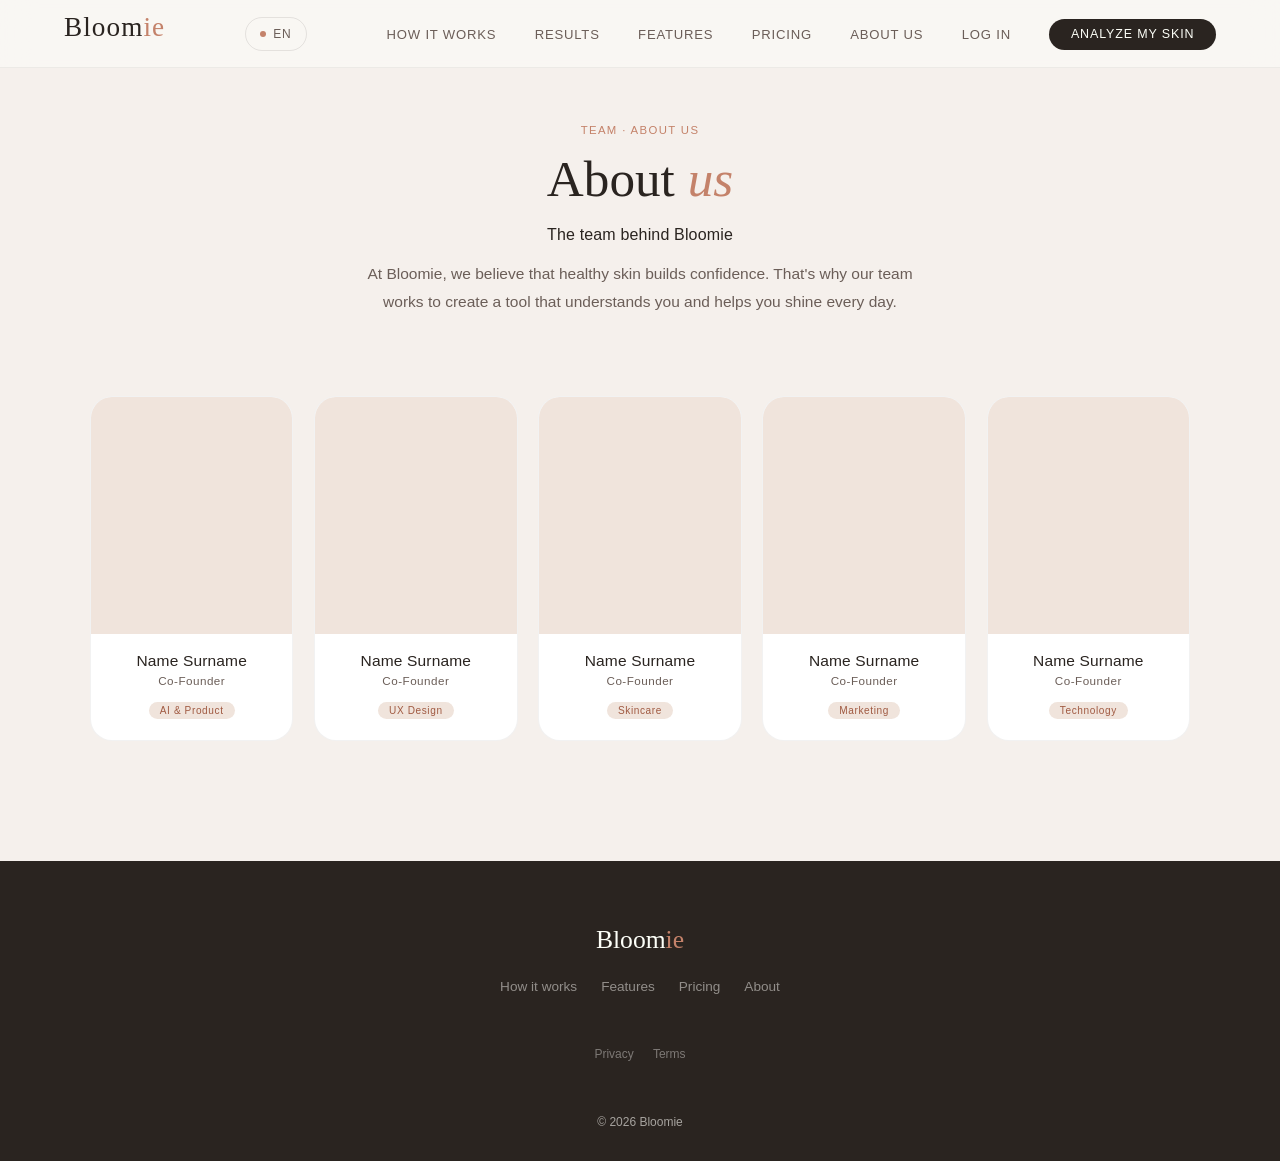
==== about.html @ d953d8dd "feat(about): add about section" ====
<!DOCTYPE html>
<html lang="en">
<head>
  <meta charset="UTF-8" />
  <meta name="viewport" content="width=device-width, initial-scale=1.0" />
  <title>About us — Bloomie</title>
  <link rel="stylesheet" href="/css/styles.css" />
</head>

<body>

<!-- NAV -->
<nav id="site-nav" class="site-nav">
  <a href="index.html" class="nav-logo">Bloom<span>ie</span></a>
  <button class="nav-toggle" onclick="toggleMenu()">
    <span></span><span></span><span></span>
  </button>
  <button id="lang-btn" onclick="toggleLanguage()" class="lang-btn">EN</button>
  <ul class="nav-links">
    <li><a href="how-it-works.html" data-i18n="nav.how">How it works</a></li>
    <li><a href="results.html" data-i18n="nav.results">Results</a></li>
    <li><a href="features.html" data-i18n="nav.features">Features</a></li>
    <li><a href="pricing.html" data-i18n="nav.pricing">Pricing</a></li>
    <li><a href="about.html" aria-current="page" data-i18n="nav.about">About us</a></li>
    <li><a href="#" data-i18n="nav.login">Log in</a></li>
    <li><a href="pricing.html" class="nav-cta" data-i18n="nav.cta">Analyze my skin</a></li>
  </ul>
</nav>

<!-- ABOUT -->
<main>
  <section id="about">

    <div class="about-header reveal">
      <span class="section-tag" data-i18n="about.tag">Team · About us</span>
      <h1 class="section-title">
        About <em>us</em>
      </h1>
      <p class="about-subtitle" data-i18n="about.subtitle">
        The team behind Bloomie
      </p>
      <p class="about-desc" data-i18n="about.desc">
        At Bloomie, we believe that healthy skin builds confidence. That's why our team works to create a tool that understands you and helps you shine every day.
      </p>
    </div>

    <!-- TEAM -->
    <div class="team-grid reveal">

      <article class="team-card">
        <div class="card-photo"></div>
        <div class="card-body">
          <p class="card-name">Name Surname</p>
          <p class="card-role" data-i18n="about.role.cofounder">Co-Founder</p>
          <span class="card-tag">AI & Product</span>
        </div>
      </article>

      <article class="team-card">
        <div class="card-photo"></div>
        <div class="card-body">
          <p class="card-name">Name Surname</p>
          <p class="card-role" data-i18n="about.role.cofounder">Co-Founder</p>
          <span class="card-tag">UX Design</span>
        </div>
      </article>

      <article class="team-card">
        <div class="card-photo"></div>
        <div class="card-body">
          <p class="card-name">Name Surname</p>
          <p class="card-role" data-i18n="about.role.cofounder">Co-Founder</p>
          <span class="card-tag">Skincare</span>
        </div>
      </article>

      <article class="team-card">
        <div class="card-photo"></div>
        <div class="card-body">
          <p class="card-name">Name Surname</p>
          <p class="card-role" data-i18n="about.role.cofounder">Co-Founder</p>
          <span class="card-tag">Marketing</span>
        </div>
      </article>

      <article class="team-card">
        <div class="card-photo"></div>
        <div class="card-body">
          <p class="card-name">Name Surname</p>
          <p class="card-role" data-i18n="about.role.cofounder">Co-Founder</p>
          <span class="card-tag">Technology</span>
        </div>
      </article>

    </div>

  </section>
</main>

<!-- FOOTER -->
<footer class="site-footer">
  <div class="footer-inner">
    <div class="footer-brand">Bloom<span>ie</span></div>
    <nav class="footer-nav">
      <a href="how-it-works.html" data-i18n="footer.how">How it works</a>
      <a href="features.html" data-i18n="footer.features">Features</a>
      <a href="pricing.html" data-i18n="footer.pricing">Pricing</a>
      <a href="about.html" data-i18n="footer.about">About</a>
    </nav>
    <div class="footer-legal">
      <a href="#" data-i18n="footer.privacy">Privacy</a>
      <a href="#" data-i18n="footer.terms">Terms</a>
    </div>
  </div>
  <p class="footer-copy">© 2026 Bloomie</p>
</footer>

<script src="js/i18n.js"></script>
</body>
</html>
---- css/styles.css ----
/* ============================================================
   BLOOMIE — Global Stylesheet
   Estructura: Variables → Reset → Base → Nav → Footer →
               Hero → How It Works → Results → Features →
               Pricing → About → Utilities → Responsive
   ============================================================ */

/* ── CUSTOM PROPERTIES ─────────────────────────────────────── */
:root {
  --cream: #fdfff8;
  --blush: #f0e4dc;
  --rose: #c4826a;
  --rose-deep: #a05a42;
  --rose-pale: #edd6cc;
  --sage: #8fa98a;
  --sage-pale: #d4e2d0;
  --charcoal: #2a2420;
  --mid: #6b5e58;
  --mist: #f5f0ec;
  --white: #ffffff;
  --gold: #c8a97a;
  --gold-pale: #f0e8d8;
  --border: rgba(42, 36, 32, 0.1);
  --border-light: rgba(42, 36, 32, 0.06);
  --ff-display: "Cormorant Garamond", serif;
  --ff-body: "DM Sans", sans-serif;
}

/* ── RESET ──────────────────────────────────────────────────── */
*,
*::before,
*::after {
  box-sizing: border-box;
  margin: 0;
  padding: 0;
}

/* ── BASE ───────────────────────────────────────────────────── */
html {
  scroll-behavior: smooth;
}

body {
  font-family: var(--ff-body);
  background: var(--cream);
  color: var(--charcoal);
  overflow-x: hidden;
  -webkit-font-smoothing: antialiased;
}

/* ── NAVIGATION ─────────────────────────────────────────────── */
.site-nav {
  position: fixed;
  top: 0;
  left: 0;
  right: 0;
  z-index: 100;
  display: flex;
  align-items: center;
  justify-content: space-between;
  padding: 0 5vw;
  height: 68px;
  background: rgba(250, 248, 244, 0.88);
  backdrop-filter: blur(16px);
  -webkit-backdrop-filter: blur(16px);
  border-bottom: 1px solid var(--border-light);
  transition: box-shadow 0.3s;
}

.site-nav.scrolled {
  box-shadow: 0 2px 24px rgba(42, 36, 32, 0.07);
}

.nav-logo {
  font-family: var(--ff-display);
  font-size: 1.7rem;
  font-weight: 400;
  letter-spacing: 0.04em;
  color: var(--charcoal);
  text-decoration: none;
}

.nav-logo span {
  color: var(--rose);
}

.nav-links {
  display: flex;
  gap: 2.4rem;
  list-style: none;
  align-items: center;
}

.nav-links a {
  font-size: 0.82rem;
  font-weight: 400;
  letter-spacing: 0.06em;
  text-transform: uppercase;
  color: var(--mid);
  text-decoration: none;
  transition: color 0.2s;
}

.nav-links a:hover {
  color: var(--rose);
}

.nav-links .nav-cta {
  background: var(--charcoal);
  color: var(--cream);
  padding: 0.52rem 1.35rem;
  border-radius: 50px;
  font-size: 0.78rem;
  letter-spacing: 0.07em;
  transition: background 0.22s;
}

.nav-links .nav-cta:hover {
  background: var(--rose);
  color: var(--cream);
}

/* ── LANG BUTTON ─────────────────────────────────────────────── */
.lang-btn {
  display: flex;
  align-items: center;
  gap: 7px;
  padding: 0 14px;
  height: 34px;
  border-radius: 50px;
  border: 1px solid var(--border);
  background: transparent;
  cursor: pointer;
  font-size: 0.75rem;
  font-weight: 500;
  letter-spacing: 0.08em;
  color: var(--mid);
  font-family: var(--ff-body);
  transition: border-color 0.2s, background 0.2s, color 0.2s;
  min-height: unset;
}

.lang-btn::before {
  content: "";
  width: 6px;
  height: 6px;
  border-radius: 50%;
  background: var(--rose);
  flex-shrink: 0;
}

.lang-btn:hover {
  border-color: var(--rose);
  color: var(--rose);
  background: rgba(196, 130, 106, 0.06);
}

/* ── NAVBAR RESPONSIVE ─────────────────────────────────────── */
.nav-toggle {
  display: none;
  width: 28px;
  height: 22px;
  position: relative;
  background: none;
  border: none;
  cursor: pointer;
  padding: 0;
}

/* líneas */
.nav-toggle span {
  position: absolute;
  left: 0;
  width: 100%;
  height: 2px;
  background: var(--charcoal);
  border-radius: 2px;
  transition: all 0.3s ease;
}

/* posiciones */
.nav-toggle span:nth-child(1) {
  top: 2px;
}

.nav-toggle span:nth-child(2) {
  top: 9px;
}

.nav-toggle span:nth-child(3) {
  top: 16px;
}

/* mostrar en móvil */
@media (max-width: 768px) {
  .nav-toggle {
    display: block;
  }

.nav-links {
    position: absolute;
    top: 68px;
    right: 0;
    background: var(--cream);
    width: 100%;
    flex-direction: column;
    align-items: center;
    gap: 1.5rem;
    padding: 2rem 0;

    display: none;
  }

  .nav-links.active {
    display: flex;
  }
}

/* ── FOOTER ─────────────────────────────────────────────────── */
/* FOOTER MINIMAL */
.site-footer {
  background: var(--charcoal);
  color: rgba(250, 248, 244, 0.6);
  padding: 4rem 6vw 2rem;
  text-align: center;
}

/* CONTENEDOR */
.footer-inner {
  display: flex;
  flex-direction: column;
  align-items: center;
  gap: 1.5rem;
}

/* MARCA */
.footer-brand {
  font-family: var(--ff-display);
  font-size: 1.6rem;
  color: var(--cream);
}

.footer-brand span {
  color: var(--rose);
}

/* NAV LINKS */
.footer-nav {
  display: flex;
  gap: 1.5rem;
  flex-wrap: wrap;
  justify-content: center;
}

.footer-nav a {
  text-decoration: none;
  font-size: 0.85rem;
  color: rgba(250, 248, 244, 0.5);
  transition: color 0.2s;
}

.footer-nav a:hover {
  color: var(--rose);
}

/* LEGAL */
.footer-legal {
  display: flex;
  gap: 1.2rem;
}

.footer-legal a {
  font-size: 0.75rem;
  color: rgba(250, 248, 244, 0.4);
  text-decoration: none;
}

.footer-legal a:hover {
  color: var(--cream);
}

/* COPY */
.footer-copy {
  margin-top: 1.5rem;
  font-size: 0.75rem;
}

/* ── SHARED SECTION TOKENS ──────────────────────────────────── */
.section-tag {
  display: inline-block;
  font-size: 0.71rem;
  font-weight: 500;
  letter-spacing: 0.12em;
  text-transform: uppercase;
  color: var(--rose);
  margin-bottom: 0.9rem;
}

.section-title {
  font-family: var(--ff-display);
  font-size: clamp(2.1rem, 4vw, 3.2rem);
  font-weight: 300;
  line-height: 1.14;
  color: var(--charcoal);
  margin-bottom: 1.1rem;
}

.section-title em {
  font-style: italic;
  color: var(--rose);
}

.section-sub {
  font-size: 0.97rem;
  font-weight: 300;
  color: var(--mid);
  line-height: 1.75;
  max-width: 520px;
}

/* ── SHARED BUTTONS ─────────────────────────────────────────── */
.btn-primary {
  display: inline-flex;
  align-items: center;
  gap: 0.45rem;
  background: var(--charcoal);
  color: var(--cream);
  padding: 0.88rem 1.9rem;
  border-radius: 50px;
  font-size: 0.87rem;
  font-weight: 500;
  letter-spacing: 0.03em;
  text-decoration: none;
  border: none;
  cursor: pointer;
  transition:
    background 0.24s,
    transform 0.24s,
    box-shadow 0.24s;
}

.btn-primary:hover {
  background: var(--rose);
  transform: translateY(-2px);
  box-shadow: 0 8px 24px rgba(196, 130, 106, 0.35);
}

.btn-ghost {
  display: inline-flex;
  align-items: center;
  gap: 0.45rem;
  background: transparent;
  color: var(--charcoal);
  padding: 0.88rem 1.9rem;
  border-radius: 50px;
  font-size: 0.87rem;
  font-weight: 400;
  text-decoration: none;
  border: 1px solid var(--border);
  cursor: pointer;
  transition:
    border-color 0.24s,
    color 0.24s,
    transform 0.24s;
}

.btn-ghost:hover {
  border-color: var(--rose);
  color: var(--rose);
  transform: translateY(-2px);
}

/* ── REVEAL ANIMATION ───────────────────────────────────────── */
.reveal {
  opacity: 0;
  transform: translateY(28px);
  transition:
    opacity 0.65s ease,
    transform 0.65s ease;
}

.reveal.visible {
  opacity: 1;
  transform: none;
}

/* ═══════════════════════════════════════════════════════════════
   PAGE: index.html — HERO
   ══════════════════════════════════════════════════════════════ */

#hero {
  min-height: 100vh;
  display: grid;
  grid-template-columns: 1fr 1fr;
  align-items: center;
  padding: 0 6vw;
  padding-top: 68px;
  gap: 4rem;
  overflow: hidden;
}

.hero-copy {
  position: relative;
  z-index: 2;
}

.hero-eyebrow {
  display: inline-flex;
  align-items: center;
  gap: 0.5rem;
  background: var(--white);
  border: 1px solid var(--border);
  border-radius: 50px;
  padding: 0.38rem 1rem;
  font-size: 0.71rem;
  font-weight: 500;
  letter-spacing: 0.1em;
  text-transform: uppercase;
  color: var(--rose-deep);
  margin-bottom: 2rem;
  animation: fade-up 0.7s ease both;
}

.hero-eyebrow::before {
  content: "";
  width: 6px;
  height: 6px;
  border-radius: 50%;
  background: var(--rose);
  animation: pulse 2s ease-in-out infinite;
  flex-shrink: 0;
}

.hero-h1 {
  font-family: var(--ff-display);
  font-size: clamp(2.8rem, 5vw, 4.6rem);
  font-weight: 300;
  line-height: 1.07;
  letter-spacing: -0.01em;
  color: var(--charcoal);
  margin-bottom: 1.5rem;
  animation: fade-up 0.7s 0.1s ease both;
}

.hero-h1 em {
  font-style: italic;
  color: var(--rose);
}

.hero-sub {
  font-size: 1rem;
  font-weight: 300;
  line-height: 1.75;
  color: var(--mid);
  max-width: 460px;
  margin-bottom: 2.4rem;
  animation: fade-up 0.7s 0.2s ease both;
}

.hero-actions {
  display: flex;
  gap: 0.9rem;
  flex-wrap: wrap;
  animation: fade-up 0.7s 0.3s ease both;
}

.hero-trust {
  display: flex;
  gap: 2rem;
  margin-top: 3rem;
  flex-wrap: wrap;
  animation: fade-up 0.7s 0.42s ease both;
}

.trust-item {
  display: flex;
  flex-direction: column;
}

.trust-num {
  font-family: var(--ff-display);
  font-size: 1.9rem;
  font-weight: 300;
  color: var(--charcoal);
  line-height: 1;
}

.trust-label {
  font-size: 0.71rem;
  color: var(--mid);
  margin-top: 0.2rem;
  letter-spacing: 0.04em;
}

/* Scan visual */
.hero-visual {
  position: relative;
  display: flex;
  align-items: center;
  justify-content: center;
  animation: fade-up 0.9s 0.45s ease both;
}

.scan-scene {
  position: relative;
  width: min(420px, 42vw);
  aspect-ratio: 0.75;
}

.scan-beam {
  position: absolute;
  left: 8%;
  right: 8%;
  height: 2px;
  background: linear-gradient(
    90deg,
    transparent 0%,
    var(--rose) 20%,
    rgba(196, 130, 106, 0.9) 50%,
    var(--rose) 80%,
    transparent 100%
  );
  box-shadow: 0 0 18px 4px rgba(196, 130, 106, 0.35);
  animation: beam-sweep 3s ease-in-out infinite;
  z-index: 10;
}

.scan-grid {
  position: absolute;
  inset: 6%;
  z-index: 9;
  pointer-events: none;
  background-image:
    linear-gradient(rgba(196, 130, 106, 0.07) 1px, transparent 1px),
    linear-gradient(90deg, rgba(196, 130, 106, 0.07) 1px, transparent 1px);
  background-size: 28px 28px;
  border-radius: 18px;
  animation: grid-fade 3s ease-in-out infinite;
}

.corner {
  position: absolute;
  width: 22px;
  height: 22px;
  z-index: 11;
  border-color: var(--rose);
  border-style: solid;
  opacity: 0.8;
}

.corner-tl {
  top: 8%;
  left: 8%;
  border-width: 2px 0 0 2px;
  border-radius: 4px 0 0 0;
}
.corner-tr {
  top: 8%;
  right: 8%;
  border-width: 2px 2px 0 0;
  border-radius: 0 4px 0 0;
}
.corner-bl {
  bottom: 8%;
  left: 8%;
  border-width: 0 0 2px 2px;
  border-radius: 0 0 0 4px;
}
.corner-br {
  bottom: 8%;
  right: 8%;
  border-width: 0 2px 2px 0;
  border-radius: 0 0 4px 0;
}

.atag {
  position: absolute;
  z-index: 12;
  background: var(--white);
  border: 1px solid var(--border-light);
  border-radius: 12px;
  padding: 0.45rem 0.8rem;
  box-shadow: 0 6px 24px rgba(42, 36, 32, 0.1);
  font-size: 0.73rem;
  font-weight: 500;
  color: var(--charcoal);
  display: flex;
  align-items: center;
  gap: 0.4rem;
  white-space: nowrap;
  animation: float-bob 3s ease-in-out infinite;
}

.atag-dot {
  width: 7px;
  height: 7px;
  border-radius: 50%;
  flex-shrink: 0;
}

.atag-val {
  font-family: var(--ff-display);
  font-size: 1.05rem;
  font-weight: 400;
  color: var(--rose);
}

.atag-hydra {
  top: 18%;
  right: -12%;
  animation-delay: 0s;
}
.atag-acne {
  top: 42%;
  left: -14%;
  animation-delay: -1s;
}
.atag-tex {
  bottom: 22%;
  right: -10%;
  animation-delay: -2s;
}

.score-ring {
  position: absolute;
  bottom: 5%;
  left: 50%;
  transform: translateX(-50%);
  z-index: 12;
  background: var(--charcoal);
  border-radius: 16px;
  padding: 0.7rem 1.2rem;
  display: flex;
  align-items: center;
  gap: 0.8rem;
}

.ring-label {
  font-size: 0.62rem;
  text-transform: uppercase;
  letter-spacing: 0.1em;
  color: rgba(250, 248, 244, 0.45);
}

.ring-val {
  font-family: var(--ff-display);
  font-size: 1.8rem;
  font-weight: 300;
  color: var(--cream);
  line-height: 1;
}

.ring-sub {
  font-size: 0.62rem;
  color: rgba(250, 248, 244, 0.45);
}

/* ═══════════════════════════════════════════════════════════════
   PAGE: how-it-works.html
   ══════════════════════════════════════════════════════════════ */

#how {
  padding: 7.5rem 6vw;
  background: var(--mist);
}

.how-header {
  text-align: center;
  max-width: 580px;
  margin: 0 auto 5rem;
}

.how-header .section-sub {
  margin: 0 auto;
}

.steps-container,
.steps-row2 {
  display: grid;
  grid-template-columns: repeat(3, 1fr);
  gap: 0;
  position: relative;
}

.steps-row2 {
  margin-top: 2.5rem;
}

.steps-connector {
  position: absolute;
  top: 44px;
  left: calc(16.66% + 20px);
  right: calc(16.66% + 20px);
  height: 1px;
  background: var(--rose-pale);
  z-index: 0;
}

.steps-connector::before,
.steps-connector::after {
  content: "";
  position: absolute;
  top: -3px;
  width: 7px;
  height: 7px;
  border-radius: 50%;
  background: var(--rose-pale);
}

.steps-connector::before {
  left: 0;
}
.steps-connector::after {
  right: 0;
}

.step {
  display: flex;
  flex-direction: column;
  align-items: center;
  text-align: center;
  padding: 0 1.5rem;
  position: relative;
  z-index: 1;
}

.step-num {
  width: 88px;
  height: 88px;
  border-radius: 50%;
  display: flex;
  align-items: center;
  justify-content: center;
  font-family: var(--ff-display);
  font-size: 2rem;
  font-weight: 300;
  color: var(--rose);
  border: 1px solid var(--rose-pale);
  background: var(--cream);
  margin-bottom: 1.5rem;
  flex-shrink: 0;
  transition:
    background 0.3s,
    border-color 0.3s;
}

.step:hover .step-num {
  background: var(--blush);
  border-color: var(--rose);
}

.step-icon {
  font-size: 1.5rem;
  display: block;
  margin-bottom: 0.5rem;
}

.step-title {
  font-size: 1.02rem;
  font-weight: 500;
  margin-bottom: 0.6rem;
}

.step-desc {
  font-size: 0.85rem;
  color: var(--mid);
  line-height: 1.7;
}

.step-badge {
  display: inline-block;
  margin-top: 0.9rem;
  font-size: 0.64rem;
  background: var(--gold-pale);
  color: var(--rose-deep);
  padding: 0.22rem 0.65rem;
  border-radius: 50px;
  font-weight: 500;
  letter-spacing: 0.06em;
}

/* ═══════════════════════════════════════════════════════════════
   PAGE: results.html
   ══════════════════════════════════════════════════════════════ */

#results {
  padding: 7.5rem 6vw;
  background: var(--cream);
}

.results-layout {
  display: grid;
  grid-template-columns: 1fr 1.15fr;
  gap: 5rem;
  align-items: start;
}

.results-stats {
  display: grid;
  grid-template-columns: 1fr 1fr;
  gap: 1.2rem;
  margin-top: 2.5rem;
}

.stat-card {
  background: var(--white);
  border: 1px solid var(--border-light);
  border-radius: 20px;
  padding: 1.6rem 1.4rem;
  transition:
    transform 0.28s,
    box-shadow 0.28s;
}

.stat-card:hover {
  transform: translateY(-4px);
  box-shadow: 0 14px 36px rgba(42, 36, 32, 0.08);
}

.stat-icon {
  font-size: 1.3rem;
  margin-bottom: 0.7rem;
}

.stat-val {
  font-family: var(--ff-display);
  font-size: 2.4rem;
  font-weight: 300;
  color: var(--charcoal);
  line-height: 1;
}

.stat-desc {
  font-size: 0.79rem;
  color: var(--mid);
  margin-top: 0.35rem;
  line-height: 1.5;
}

.testimonials-col {
  display: flex;
  flex-direction: column;
  gap: 1.1rem;
}

.tcard {
  background: var(--white);
  border: 1px solid var(--border-light);
  border-radius: 20px;
  padding: 1.7rem;
  transition: transform 0.28s;
}

.tcard:hover {
  transform: translateX(4px);
}

.stars {
  color: var(--gold);
  font-size: 0.78rem;
  margin-bottom: 0.75rem;
}

.tcard-text {
  font-family: var(--ff-display);
  font-size: 1.02rem;
  font-style: italic;
  line-height: 1.65;
  color: var(--charcoal);
  margin-bottom: 1.1rem;
}

.tcard-author {
  display: flex;
  align-items: center;
  gap: 0.75rem;
}

.tcard-avatar {
  width: 34px;
  height: 34px;
  border-radius: 50%;
  background: var(--blush);
  display: flex;
  align-items: center;
  justify-content: center;
  font-size: 0.76rem;
  font-weight: 500;
  color: var(--rose-deep);
  flex-shrink: 0;
}

.tcard-name {
  font-size: 0.81rem;
  font-weight: 500;
}

.tcard-role {
  font-size: 0.71rem;
  color: var(--mid);
}

/* ═══════════════════════════════════════════════════════════════
   PAGE: features.html
   ══════════════════════════════════════════════════════════════ */

#features {
  padding: 7.5rem 6vw;
  background: var(--mist);
}

.features-header {
  max-width: 560px;
  margin-bottom: 3.5rem;
}

.features-grid {
  display: grid;
  grid-template-columns: repeat(3, 1fr);
  gap: 1.3rem;
}

.feat-card {
  background: var(--white);
  border: 1px solid var(--border-light);
  border-radius: 22px;
  padding: 1.8rem;
  transition:
    transform 0.28s,
    box-shadow 0.28s;
  position: relative;
  overflow: hidden;
}

.feat-card::after {
  content: "";
  position: absolute;
  bottom: 0;
  left: 0;
  right: 0;
  height: 3px;
  background: linear-gradient(90deg, var(--rose-pale), var(--sage-pale));
  opacity: 0;
  transition: opacity 0.3s;
}

.feat-card:hover::after {
  opacity: 1;
}

.feat-card:hover {
  transform: translateY(-5px);
  box-shadow: 0 18px 44px rgba(42, 36, 32, 0.08);
}

.feat-icon {
  font-size: 1.7rem;
  margin-bottom: 0.9rem;
}

.feat-title {
  font-size: 0.97rem;
  font-weight: 500;
  margin-bottom: 0.45rem;
}

.feat-desc {
  font-size: 0.83rem;
  color: var(--mid);
  line-height: 1.65;
}

.feat-tag {
  display: inline-block;
  margin-top: 0.75rem;
  font-size: 0.63rem;
  background: var(--blush);
  color: var(--rose-deep);
  padding: 0.2rem 0.65rem;
  border-radius: 50px;
  font-weight: 500;
  letter-spacing: 0.06em;
}

/* ═══════════════════════════════════════════════════════════════
   PAGE: pricing.html
   ══════════════════════════════════════════════════════════════ */

#pricing {
  padding: 7.5rem 6vw;
  background: var(--cream);
}

.pricing-header {
  text-align: center;
  max-width: 540px;
  margin: 0 auto 1rem;
}

.pricing-toggle {
  display: flex;
  align-items: center;
  gap: 0.9rem;
  justify-content: center;
  margin: 2rem 0 3rem;
}

.toggle-label {
  font-size: 0.83rem;
  color: var(--mid);
}

.toggle-btn {
min-height: unset;
  width: 48px;
  height: 26px;
  border-radius: 50px;
  background: var(--charcoal);
  border: none;
  cursor: pointer;
  position: relative;
  transition: background 0.28s;

  flex-shrink: 0;
  display: inline-block; /* 🔥 importante */
}

.toggle-knob {
  position: absolute;
  top: 3px;
  left: 3px;
  width: 20px;
  height: 20px;
  border-radius: 50%;
  background: var(--cream);
  transition: transform 0.28s;
}

.toggle-btn.active .toggle-knob {
  transform: translateX(21px);
}

.save-badge {
  background: var(--sage-pale);
  color: #3d6e39;
  font-size: 0.68rem;
  padding: 0.18rem 0.55rem;
  border-radius: 50px;
  font-weight: 500;
}

.plans-grid {
  display: grid;
  grid-template-columns: repeat(3, 1fr);
  gap: 1.4rem;
}

.plan-card {
  border-radius: 26px;
  padding: 2.1rem;
  border: 1px solid var(--border-light);
  background: var(--white);
  position: relative;
  transition:
    transform 0.28s,
    box-shadow 0.28s;
}

.plan-card:hover {
  transform: translateY(-4px);
  box-shadow: 0 18px 44px rgba(42, 36, 32, 0.08);
}

.plan-card.featured {
  background: var(--charcoal);
  color: var(--cream);
  border-color: transparent;
  box-shadow: 0 22px 56px rgba(42, 36, 32, 0.2);
}

.plan-badge {
  position: absolute;
  top: -11px;
  left: 50%;
  transform: translateX(-50%);
  background: var(--rose);
  color: var(--white);
  font-size: 0.63rem;
  font-weight: 500;
  letter-spacing: 0.07em;
  text-transform: uppercase;
  padding: 0.28rem 0.95rem;
  border-radius: 50px;
}

.plan-name {
  font-size: 0.76rem;
  text-transform: uppercase;
  letter-spacing: 0.1em;
  color: var(--mid);
  margin-bottom: 0.45rem;
}

.plan-card.featured .plan-name {
  color: rgba(250, 248, 244, 0.45);
}

.plan-price {
  font-family: var(--ff-display);
  font-size: 2.9rem;
  font-weight: 300;
  line-height: 1;
  margin-bottom: 0.25rem;
}

.plan-period {
  font-size: 0.76rem;
  color: var(--mid);
  margin-bottom: 1.4rem;
}

.plan-card.featured .plan-period {
  color: rgba(250, 248, 244, 0.45);
}

.plan-divider {
  height: 1px;
  background: var(--border-light);
  margin-bottom: 1.4rem;
}

.plan-card.featured .plan-divider {
  background: rgba(255, 255, 255, 0.1);
}

.plan-features {
  list-style: none;
  display: flex;
  flex-direction: column;
  gap: 0.7rem;
  margin-bottom: 1.8rem;
}

.plan-features li {
  font-size: 0.83rem;
  display: flex;
  align-items: center;
  gap: 0.55rem;
  color: var(--mid);
}

.plan-card.featured .plan-features li {
  color: rgba(250, 248, 244, 0.72);
}

.plan-features li::before {
  content: "✓";
  color: var(--sage);
  font-weight: 500;
  flex-shrink: 0;
}

.plan-features li.off::before {
  content: "–";
  color: rgba(42, 36, 32, 0.18);
}

.plan-card.featured .plan-features li.off::before {
  color: rgba(250, 248, 244, 0.2);
}

.btn-plan {
  width: 100%;
  padding: 0.82rem;
  border-radius: 50px;
  font-size: 0.83rem;
  font-weight: 500;
  cursor: pointer;
  border: 1px solid var(--border);
  background: var(--cream);
  color: var(--charcoal);
  transition:
    border-color 0.24s,
    color 0.24s,
    transform 0.24s;
}

.btn-plan:hover {
  border-color: var(--rose);
  color: var(--rose);
}

.btn-plan.feat {
  background: var(--rose);
  border-color: var(--rose);
  color: var(--white);
}

.btn-plan.feat:hover {
  background: var(--rose-deep);
  border-color: var(--rose-deep);
  transform: translateY(-1px);
}

.pricing-note {
  text-align: center;
  margin-top: 1.4rem;
  font-size: 0.78rem;
  color: var(--mid);
}

/* ═══════════════════════════════════════════════════════════════
   PAGE: about.html
   ══════════════════════════════════════════════════════════════ */

#about {
  padding: 7.5rem 6vw;
  background: var(--mist);
}

.about-header {
  text-align: center;
  max-width: 640px;
  margin: 0 auto 5rem;
}

.about-subtitle {
  font-size: 1rem;
  font-weight: 500;
  color: var(--charcoal);
  margin-bottom: 1rem;
  letter-spacing: 0.01em;
}

.about-desc {
  font-size: 0.97rem;
  font-weight: 300;
  color: var(--mid);
  line-height: 1.8;
  max-width: 560px;
  margin: 0 auto;
}

.team-grid {
  display: grid;
  grid-template-columns: repeat(5, 1fr);
  gap: 1.3rem;
  max-width: 1100px;
  margin: 0 auto;
}

.team-card {
  background: var(--white);
  border: 1px solid var(--border-light);
  border-radius: 22px;
  overflow: hidden;
  transition:
    transform 0.28s,
    box-shadow 0.28s;
  position: relative;
}

.team-card::after {
  content: "";
  position: absolute;
  bottom: 0;
  left: 0;
  right: 0;
  height: 3px;
  background: linear-gradient(90deg, var(--rose-pale), var(--sage-pale));
  opacity: 0;
  transition: opacity 0.3s;
}

.team-card:hover::after {
  opacity: 1;
}

.team-card:hover {
  transform: translateY(-6px);
  box-shadow: 0 18px 44px rgba(42, 36, 32, 0.09);
}

.card-photo {
  width: 100%;
  aspect-ratio: 0.85;
  overflow: hidden;
  background: var(--blush);
  position: relative;
}

.card-photo img {
  width: 100%;
  height: 100%;
  object-fit: cover;
  object-position: center top;
  display: block;
  transition: transform 0.4s ease;
}

.team-card:hover .card-photo img {
  transform: scale(1.04);
}

.card-photo-placeholder {
  width: 100%;
  height: 100%;
  display: flex;
  flex-direction: column;
  align-items: center;
  justify-content: center;
  gap: 0.6rem;
  background: var(--blush);
}

.placeholder-icon {
  width: 52px;
  height: 52px;
  border-radius: 50%;
  background: var(--rose-pale);
  display: flex;
  align-items: center;
  justify-content: center;
}

.placeholder-icon svg {
  width: 28px;
  height: 28px;
  opacity: 0.55;
}

.placeholder-label {
  font-size: 0.68rem;
  color: var(--mid);
  letter-spacing: 0.06em;
  text-transform: uppercase;
  opacity: 0.6;
}

.card-body {
  padding: 1.15rem 1rem 1.3rem;
  text-align: center;
}

.card-name {
  font-size: 0.97rem;
  font-weight: 500;
  color: var(--charcoal);
  margin-bottom: 0.25rem;
  letter-spacing: 0.01em;
}

.card-role {
  font-size: 0.73rem;
  font-weight: 400;
  color: var(--mid);
  letter-spacing: 0.04em;
  margin-bottom: 0.8rem;
}

.card-tag {
  display: inline-block;
  font-size: 0.63rem;
  background: var(--blush);
  color: var(--rose-deep);
  padding: 0.2rem 0.7rem;
  border-radius: 50px;
  font-weight: 500;
  letter-spacing: 0.06em;
}

/* ═══════════════════════════════════════════════════════════════
   KEYFRAMES
   ══════════════════════════════════════════════════════════════ */

@keyframes fade-up {
  from {
    opacity: 0;
    transform: translateY(24px);
  }
  to {
    opacity: 1;
    transform: translateY(0);
  }
}

@keyframes pulse {
  0%,
  100% {
    opacity: 1;
    transform: scale(1);
  }
  50% {
    opacity: 0.4;
    transform: scale(1.6);
  }
}

@keyframes beam-sweep {
  0% {
    top: 12%;
    opacity: 0;
  }
  8% {
    opacity: 1;
  }
  92% {
    opacity: 1;
  }
  100% {
    top: 88%;
    opacity: 0;
  }
}

@keyframes grid-fade {
  0%,
  100% {
    opacity: 0.4;
  }
  50% {
    opacity: 1;
  }
}

@keyframes float-bob {
  0%,
  100% {
    transform: translateY(0);
  }
  50% {
    transform: translateY(-6px);
  }
}

/* ═══════════════════════════════════════════════════════════════
   RESPONSIVE
   ══════════════════════════════════════════════════════════════ */

@media (max-width: 960px) {
  #hero {
    grid-template-columns: 1fr;
    padding-top: 100px;
    text-align: center;
    gap: 2.5rem;
  }

  .hero-copy {
    display: flex;
    flex-direction: column;
    align-items: center;
  }

  .hero-sub {
    text-align: center;
  }

  .scan-scene {
    width: min(320px, 70vw);
  }

  .atag-acne {
    left: -6%;
  }
  .atag-hydra,
  .atag-tex {
    right: -6%;
  }

  .steps-container,
  .steps-row2 {
    grid-template-columns: 1fr;
    gap: 2.5rem;
  }

  .steps-connector {
    display: none;
  }

  .results-layout {
    grid-template-columns: 1fr;
  }
  .features-grid {
    grid-template-columns: 1fr 1fr;
  }
  .plans-grid {
    grid-template-columns: 1fr;
    max-width: 420px;
    margin: 0 auto;
  }

  .footer-grid {
    grid-template-columns: 1fr 1fr;
  }

  .team-grid {
    grid-template-columns: repeat(3, 1fr);
  }
}

@media (max-width: 680px) {
  .team-grid {
    grid-template-columns: repeat(2, 1fr);
    gap: 1rem;
  }
}

@media (max-width: 600px) {
  section:not(#hero) {
    padding: 5rem 6vw;
  }
  .features-grid {
    grid-template-columns: 1fr;
  }
  .results-stats {
    grid-template-columns: 1fr 1fr;
  }
  .footer-grid {
    grid-template-columns: 1fr;
  }
  .atag {
    display: none;
  }
  .footer-legal {
    gap: 1rem;
  }
}

@media (max-width: 420px) {
  .team-grid {
    grid-template-columns: 1fr;
    max-width: 280px;
  }
}

/* ═══════════════════════════════════════════════════════════════
   RESPONSIVE — MEJORAS PRO (NO CAMBIA DISEÑO)
   ══════════════════════════════════════════════════════════════ */

img {
  max-width: 100%;
  height: auto;
  display: block;
}

.container {
  width: 100%;
  max-width: 1200px;
  margin: 0 auto;
}

button,
a {
  min-height: 44px;
}

section {
  overflow: hidden;
}

@media (max-width: 768px) {
  .nav-links {
    position: absolute;
    top: 68px;
    right: 0;
    background: var(--cream);
    width: 100%;
    flex-direction: column;
    align-items: center;
    gap: 1.5rem;
    padding: 2rem 0;
    display: none;
  }

  .nav-links.active {
    display: flex;
  }
}

@media (max-width: 600px) {
  .hero-h1 {
    font-size: 2.2rem;
  }

  .hero-sub {
    font-size: 0.9rem;
  }

  .hero-actions {
    flex-direction: column;
    width: 100%;
  }

  .hero-actions .btn-primary,
  .hero-actions .btn-ghost {
    width: 100%;
    justify-content: center;
  }
}

.features-grid,
.plans-grid,
.team-grid {
  width: 100%;
}

@media (max-width: 480px) {
  .section-title {
    font-size: 1.8rem;
  }

  .section-sub {
    font-size: 0.9rem;
  }

  .btn-primary,
  .btn-ghost {
    width: 100%;
    justify-content: center;
  }
}

@media (max-width: 768px) {
  .site-footer {
    padding: 2.5rem 5vw 1.5rem;
  }

  .footer-inner {
    gap: 1rem;
  }

  .footer-nav {
    gap: 1rem;
  }

  .footer-legal {
    gap: 0.8rem;
  }

  .footer-copy {
    margin-top: 1rem;
    font-size: 0.7rem;
  }
}
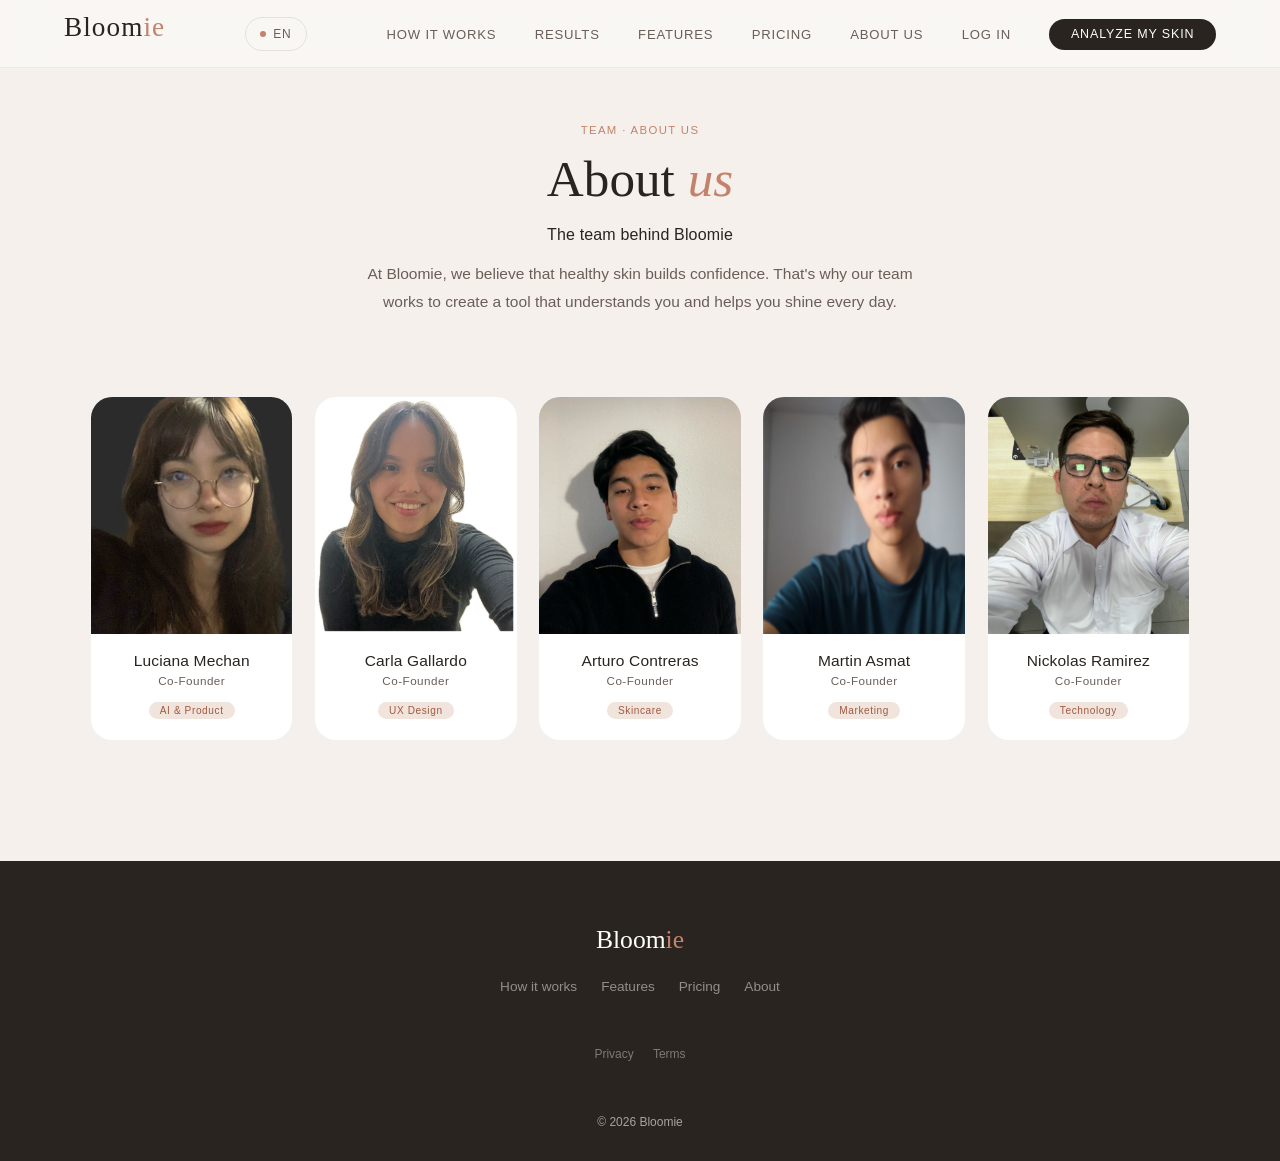
==== commit 04501dc1: "feat(about): add members photo" ====
--- a/about.html
+++ b/about.html
@@ -48,45 +48,45 @@
     <div class="team-grid reveal">
 
       <article class="team-card">
-        <div class="card-photo"></div>
+        <div class="card-photo"><img src="assets/luciana-mechan.png" alt="Luciana Mechan - Foto"></div>
         <div class="card-body">
-          <p class="card-name">Name Surname</p>
+          <p class="card-name">Luciana Mechan</p>
           <p class="card-role" data-i18n="about.role.cofounder">Co-Founder</p>
           <span class="card-tag">AI & Product</span>
         </div>
       </article>
 
       <article class="team-card">
-        <div class="card-photo"></div>
+        <div class="card-photo"><img src="assets/Carla-Gallardo.png" alt="Carla Gallardo - Foto"></div>
         <div class="card-body">
-          <p class="card-name">Name Surname</p>
+          <p class="card-name">Carla Gallardo</p>
           <p class="card-role" data-i18n="about.role.cofounder">Co-Founder</p>
           <span class="card-tag">UX Design</span>
         </div>
       </article>
 
       <article class="team-card">
-        <div class="card-photo"></div>
+        <div class="card-photo"><img src="assets/arturo-contreras.PNG" alt="Arturo Contreras - Foto"></div>
         <div class="card-body">
-          <p class="card-name">Name Surname</p>
+          <p class="card-name">Arturo Contreras</p>
           <p class="card-role" data-i18n="about.role.cofounder">Co-Founder</p>
           <span class="card-tag">Skincare</span>
         </div>
       </article>
 
       <article class="team-card">
-        <div class="card-photo"></div>
+        <div class="card-photo"><img src="assets/martin-asmat.png" alt="Martin Asmat - Foto"></div>
         <div class="card-body">
-          <p class="card-name">Name Surname</p>
+          <p class="card-name">Martin Asmat</p>
           <p class="card-role" data-i18n="about.role.cofounder">Co-Founder</p>
           <span class="card-tag">Marketing</span>
         </div>
       </article>
 
       <article class="team-card">
-        <div class="card-photo"></div>
+        <div class="card-photo"><img src="assets/nickolas-ramirez.png" alt="Nickolas Ramirez - Foto"></div>
         <div class="card-body">
-          <p class="card-name">Name Surname</p>
+          <p class="card-name">Nickolas Ramirez</p>
           <p class="card-role" data-i18n="about.role.cofounder">Co-Founder</p>
           <span class="card-tag">Technology</span>
         </div>
